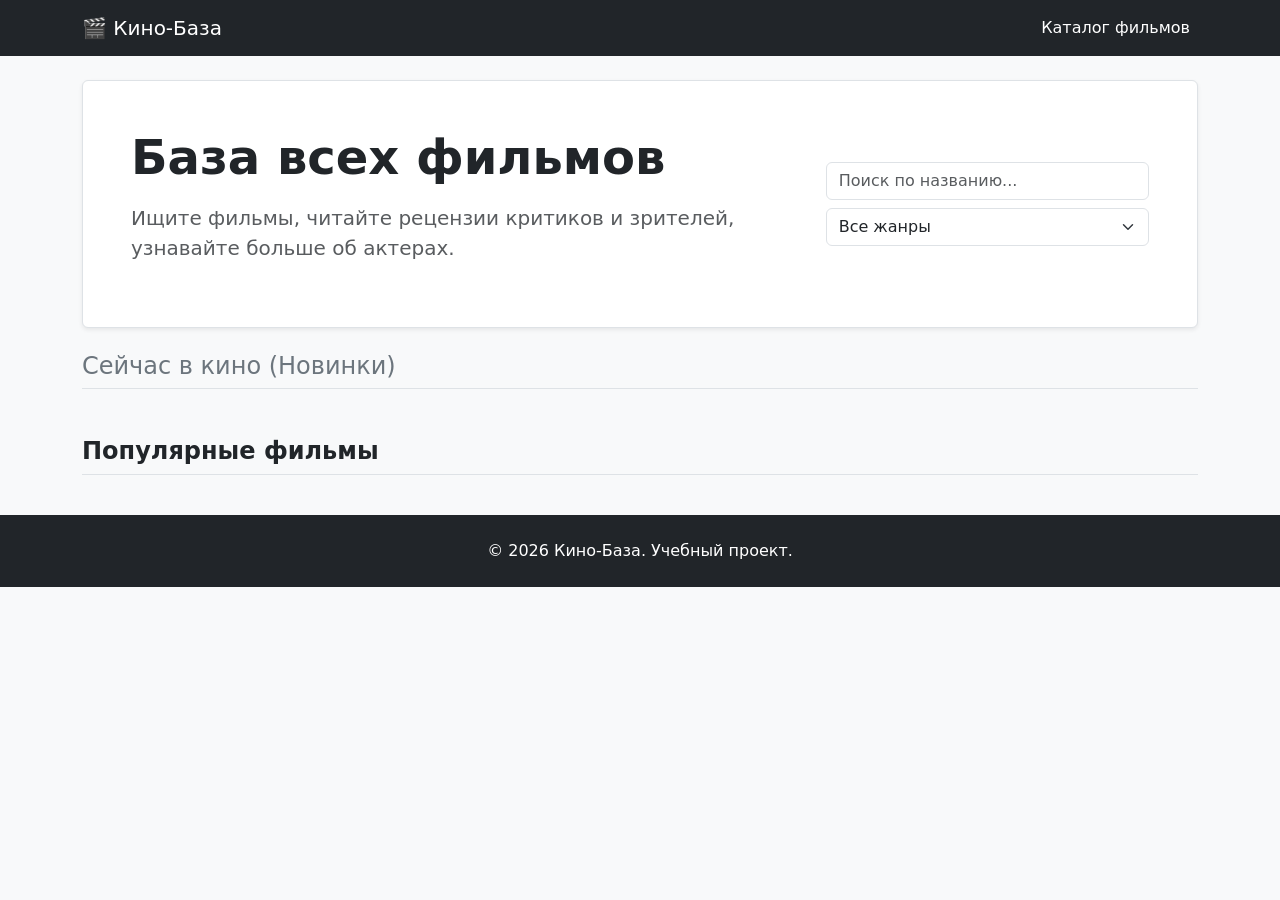
==== index.html @ 6bdaf15b "страница с навигацией по сайту, карточки фильмов, поиск, фильтры," ====
<!DOCTYPE html>
<html lang="ru">
<head>
    <meta charset="UTF-8">
    <meta name="viewport" content="width=device-width, initial-scale=1.0">
    <title>Главная – Кино-База</title>
    <!--подключение Bootstrap-->
    <link rel="stylesheet" href="vendor/bootstrap/css/bootstrap.min.css">
    <link rel="stylesheet" href="css/custom.css">
</head>
<body class="bg-light">

    <nav class="navbar navbar-expand-lg navbar-dark bg-dark sticky-top">
        <div class="container">
            <a class="navbar-brand" href="index.html">🎬 Кино-База</a>
            <button class="navbar-toggler" type="button" data-bs-toggle="collapse" data-bs-target="#mainNavbar">
                <span class="navbar-toggler-icon"></span>
            </button>
            <div class="collapse navbar-collapse" id="mainNavbar">
                <ul class="navbar-nav ms-auto">
                    <li class="nav-item"><a class="nav-link active" href="index.html">Каталог фильмов</a></li>
                </ul>
            </div>
        </div>
    </nav>

    <section class="container my-4">
        <div class="p-5 bg-white border rounded shadow-sm">
            <div class="row align-items-center g-4">
                <div class="col-12 col-lg-8">
                    <h1 class="display-5 fw-bold mb-3">База всех фильмов</h1>
                    <p class="lead text-muted">Ищите фильмы, читайте рецензии критиков и зрителей, узнавайте больше об актерах.</p>
                </div>
                <div class="col-12 col-lg-4">
                    <div class="input-group mb-2">
                        <input type="text" id="searchInput" class="form-control" placeholder="Поиск по названию...">
                    </div>
                    <select id="genreFilter" class="form-select">
                        <option value="all">Все жанры</option>
                        <option value="Фантастика">Фантастика</option>
                        <option value="Драма">Драма</option>
                    </select>
                </div>
            </div>
        </div>
    </section>

    <section class="container mb-5">
        <h2 class="h4 mb-3 text-secondary border-bottom pb-2">Сейчас в кино (Новинки)</h2>
        <div class="row g-3" id="newMoviesContainer">
        </div>
    </section>

    <section class="container mb-5">
        <h2 class="h4 mb-3 fw-bold border-bottom pb-2">Популярные фильмы</h2>
        <div class="row g-4" id="popularMoviesContainer">
        </div>
    </section>

    <footer class="bg-dark text-white py-4 mt-5">
        <div class="container text-center">
            <p class="mb-0">&copy; 2026 Кино-База. Учебный проект.</p>
        </div>
    </footer>

    <script src="vendor/bootstrap/js/bootstrap.bundle.min.js"></script>
    <script src="js/data.js"></script>
    <script src="js/main.js"></script>
</body>
</html>
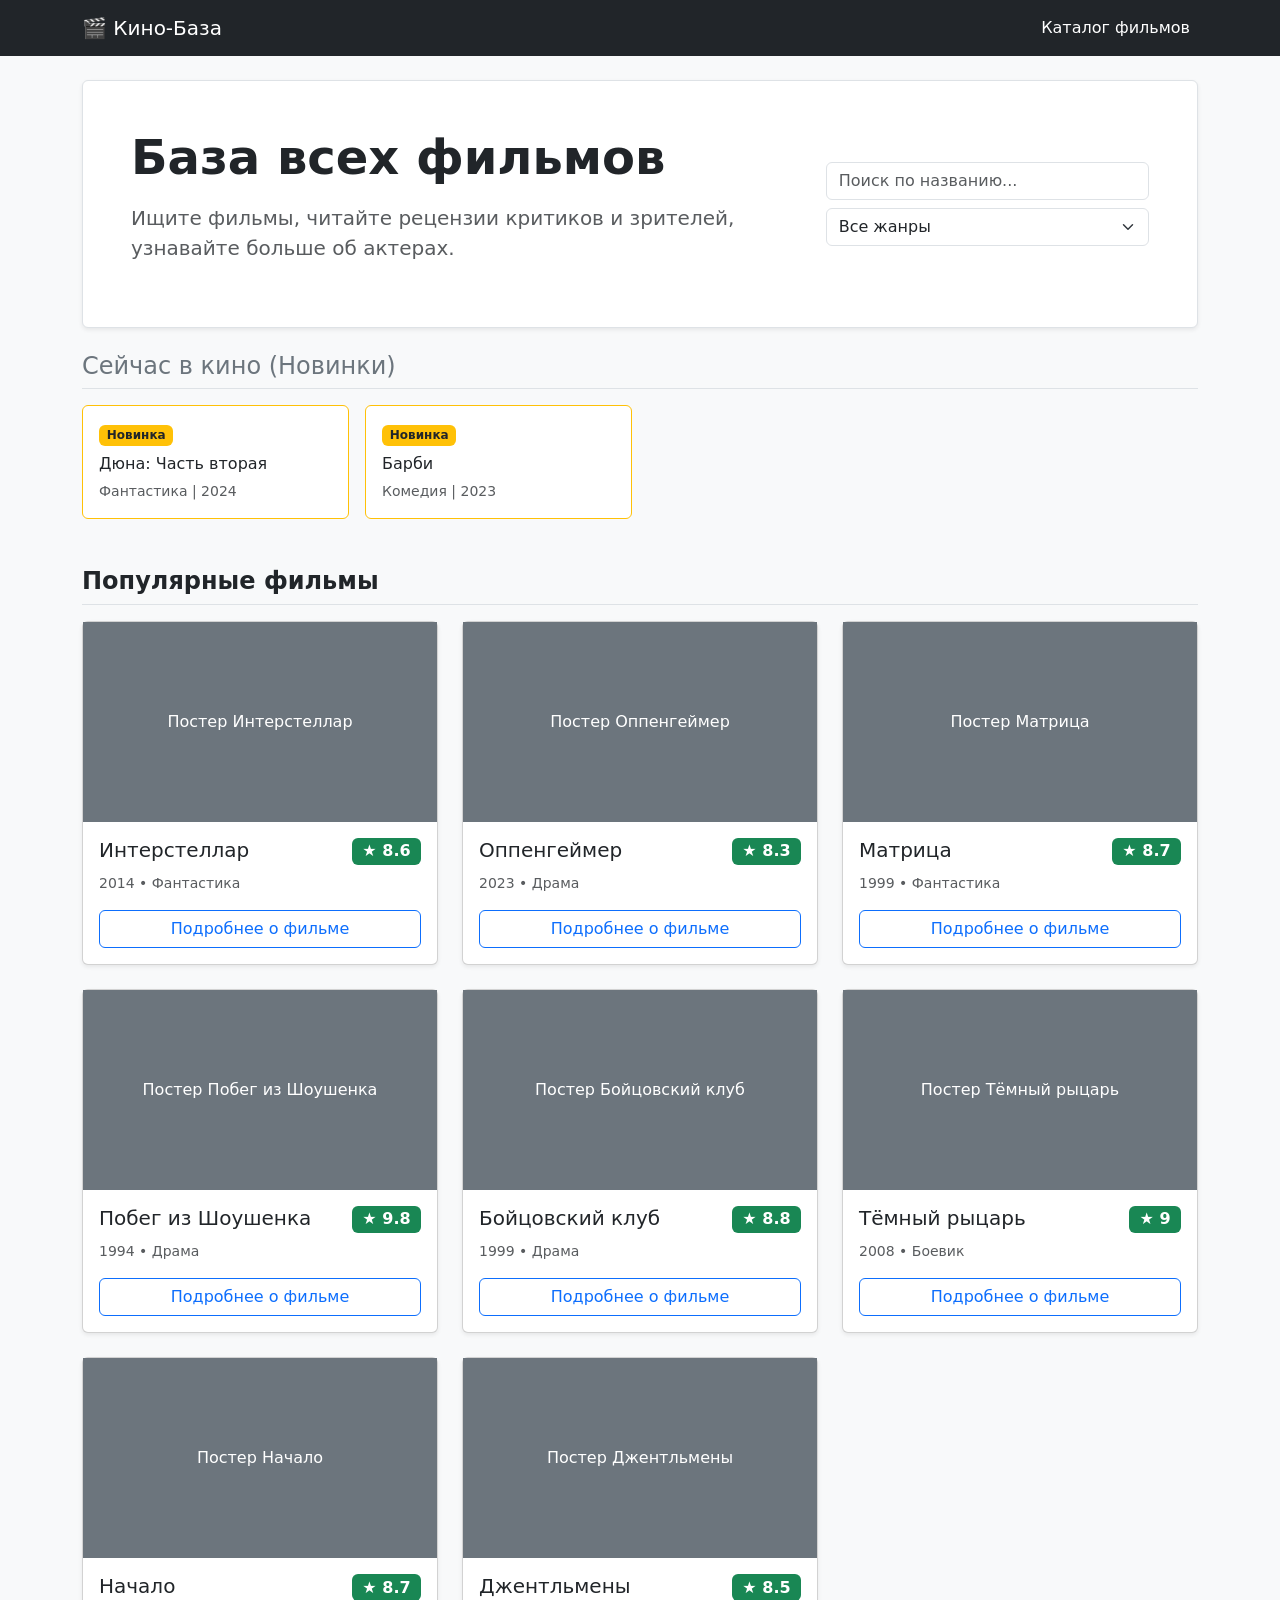
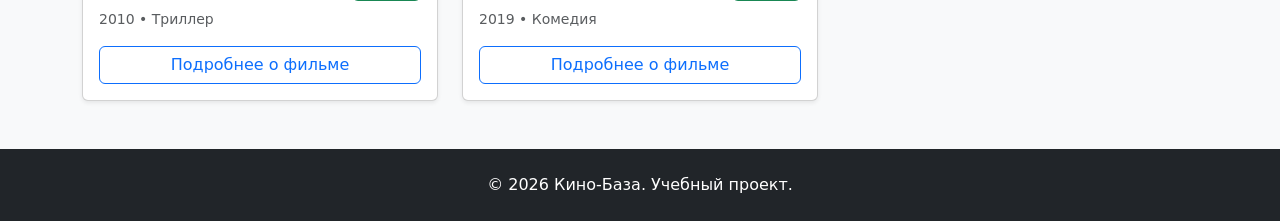
==== commit edfed480: "добавленно ещё фильмы и жанры" ====
--- a/index.html
+++ b/index.html
@@ -39,6 +39,9 @@
                         <option value="all">Все жанры</option>
                         <option value="Фантастика">Фантастика</option>
                         <option value="Драма">Драма</option>
+                        <option value="Боевик">Боевик</option>
+                        <option value="Триллер">Триллер</option>
+                        <option value="Комедия">Комедия</option>
                     </select>
                 </div>
             </div>
--- a/css/custom.css
+++ b/css/custom.css
@@ -0,0 +1,14 @@
+body {
+    min-height: 100vh;
+}
+
+.card {
+    transition: transform 0.2s ease-in-out;
+}
+.card:hover {
+    transform: translateY(-5px);
+}
+
+.nav-tabs .nav-link.active {
+    font-weight: bold;
+}
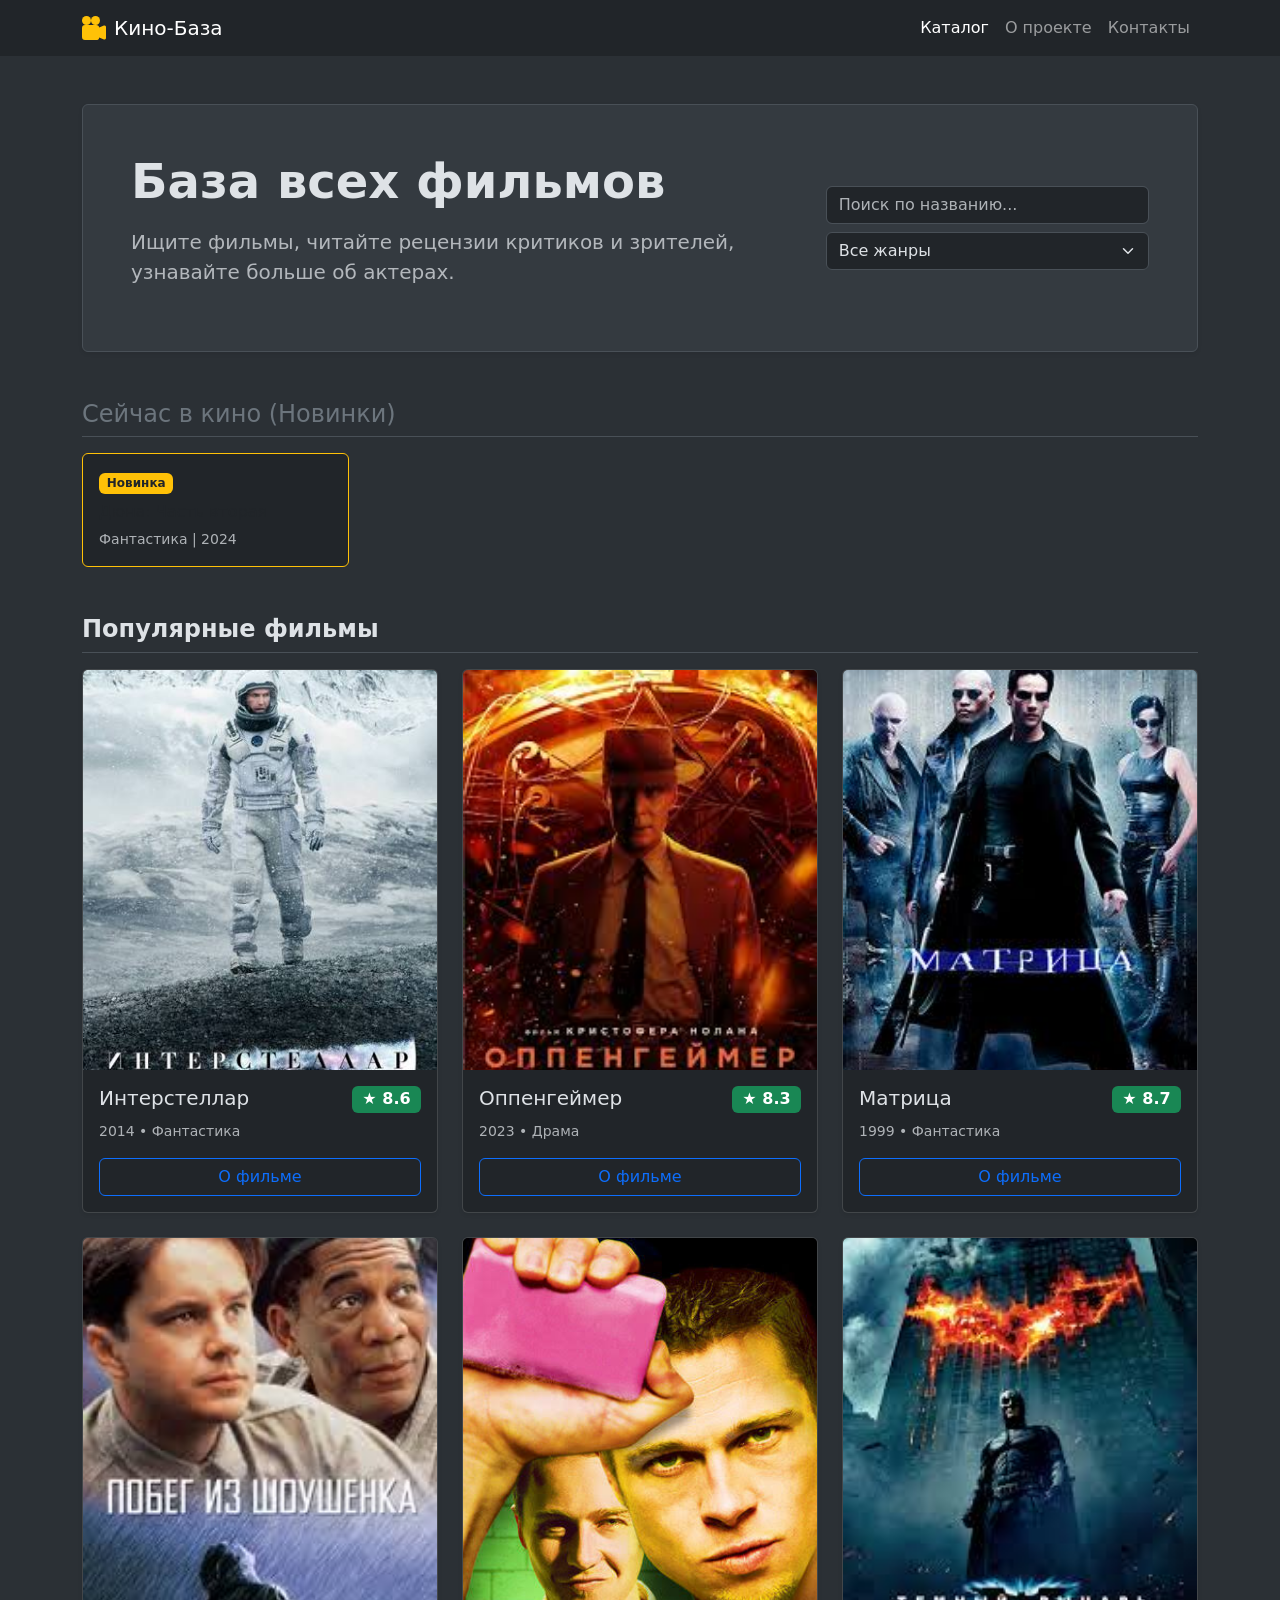
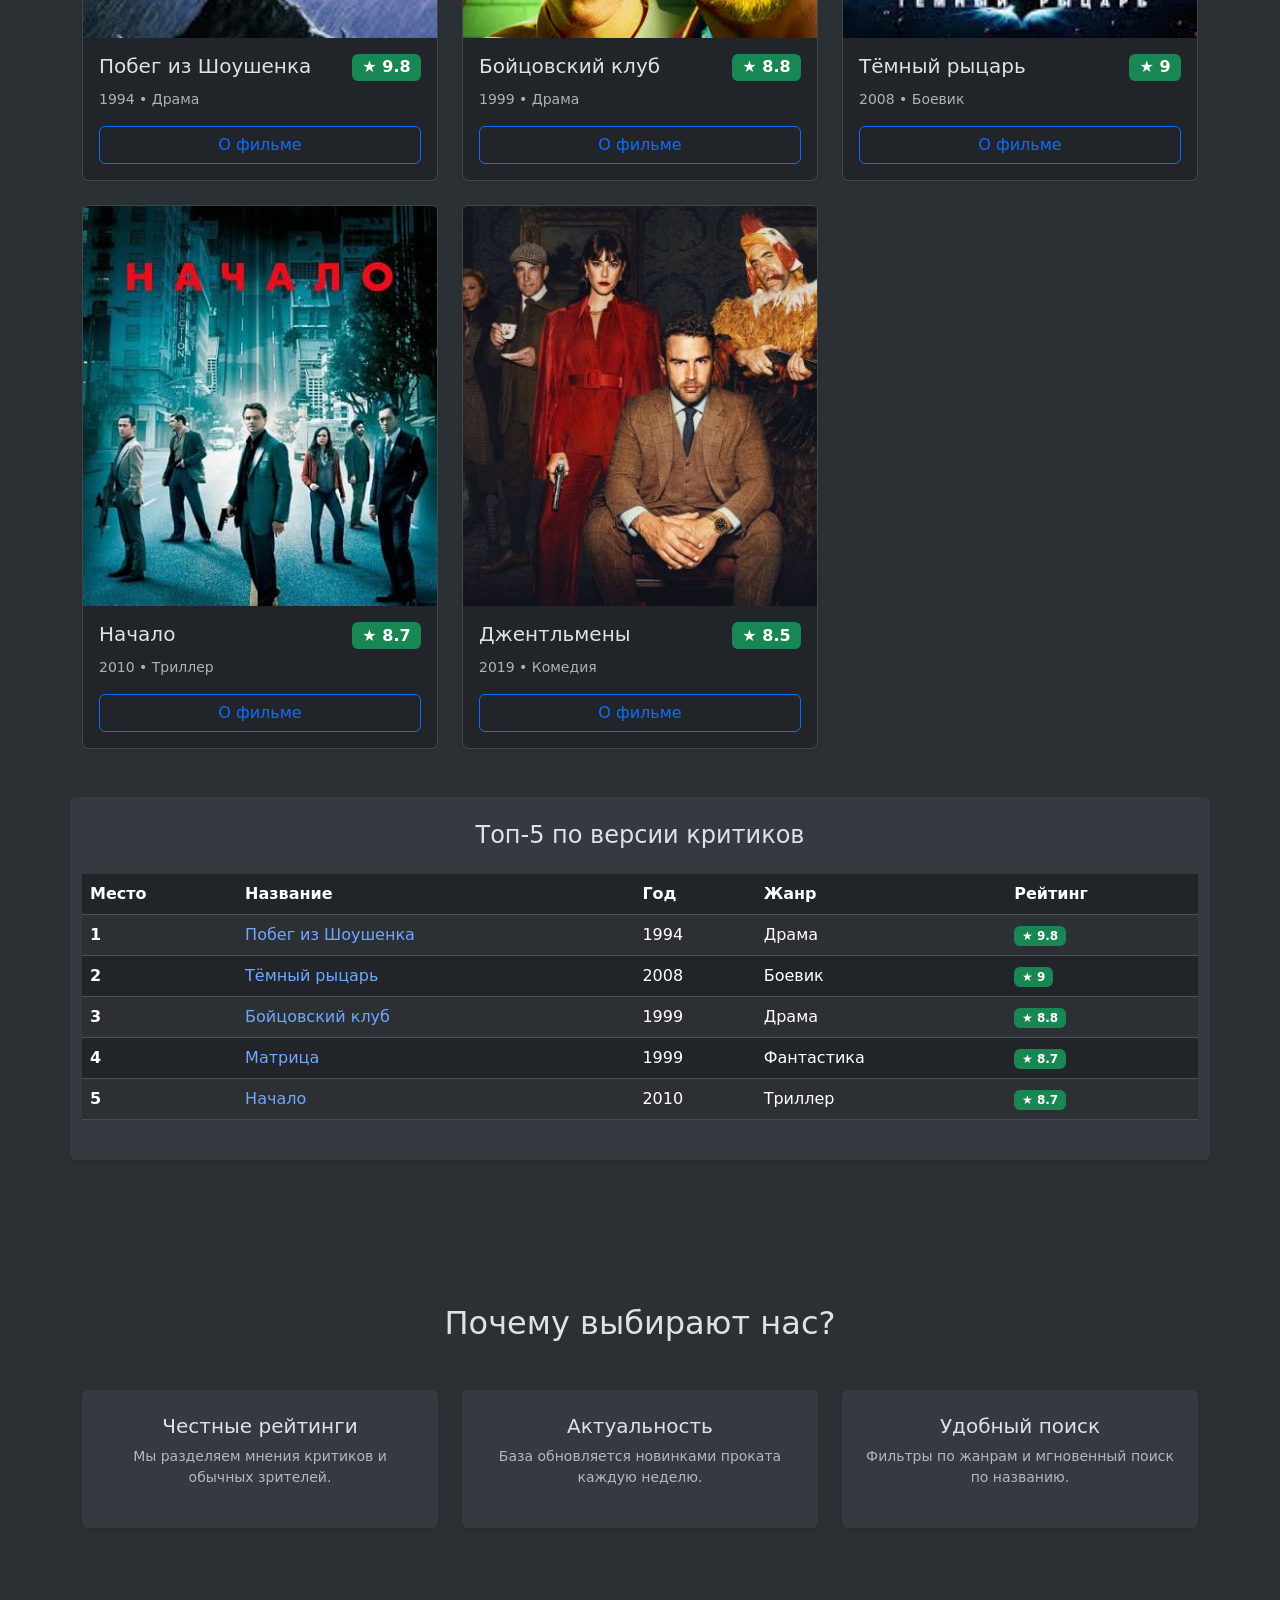
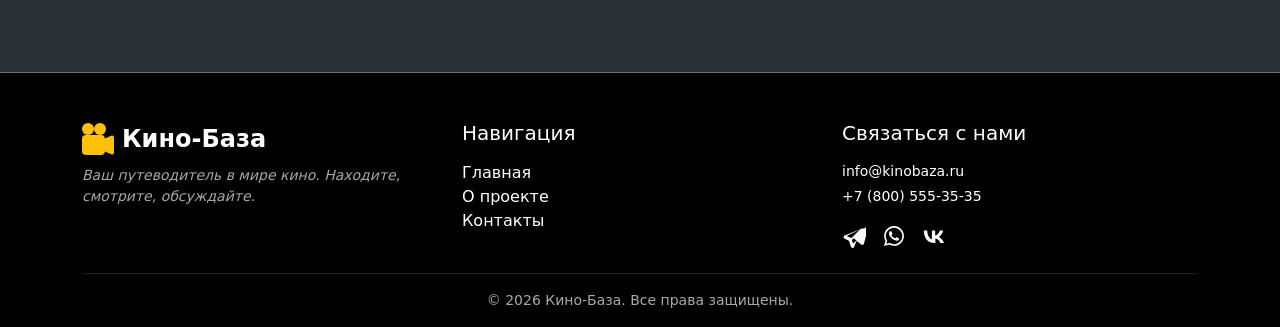
==== commit 5fcf4923: "переработка многих аспектов перед сдачей" ====
--- a/index.html
+++ b/index.html
@@ -1,31 +1,40 @@
 <!DOCTYPE html>
-<html lang="ru">
+<html lang="ru" data-bs-theme="dark">
 <head>
     <meta charset="UTF-8">
     <meta name="viewport" content="width=device-width, initial-scale=1.0">
     <title>Главная – Кино-База</title>
-    <!--подключение Bootstrap-->
     <link rel="stylesheet" href="vendor/bootstrap/css/bootstrap.min.css">
     <link rel="stylesheet" href="css/custom.css">
 </head>
-<body class="bg-light">
+<body class="bg-body-tertiary">
 
     <nav class="navbar navbar-expand-lg navbar-dark bg-dark sticky-top">
-        <div class="container">
-            <a class="navbar-brand" href="index.html">🎬 Кино-База</a>
-            <button class="navbar-toggler" type="button" data-bs-toggle="collapse" data-bs-target="#mainNavbar">
-                <span class="navbar-toggler-icon"></span>
-            </button>
-            <div class="collapse navbar-collapse" id="mainNavbar">
-                <ul class="navbar-nav ms-auto">
-                    <li class="nav-item"><a class="nav-link active" href="index.html">Каталог фильмов</a></li>
-                </ul>
-            </div>
-        </div>
+    <div class="container">
+        <a class="navbar-brand d-flex align-items-center" href="index.html">
+            <svg xmlns="http://www.w3.org/2000/svg" width="24" height="24" fill="currentColor" class="bi bi-camera-reels-fill me-2 text-warning" viewBox="0 0 16 16">
+                <path d="M6 3a3 3 0 1 1-6 0 3 3 0 0 1 6 0"/>
+                <path d="M9 6a3 3 0 1 1 0-6 3 3 0 0 1 0 6"/>
+                <path d="M9 6h.5a2 2 0 0 1 1.983 1.738l3.11-1.382A1 1 0 0 1 16 7.269v7.462a1 1 0 0 1-1.406.913l-3.111-1.382A2 2 0 0 1 9.5 16H2a2 2 0 0 1-2-2V8a2 2 0 0 1 2-2z"/>
+            </svg>
+            Кино-База
+        </a>
+        <button class="navbar-toggler" type="button" data-bs-toggle="collapse" data-bs-target="#mainNavbar">
+            <span class="navbar-toggler-icon"></span>
+        </button>
+        <div class="collapse navbar-collapse" id="mainNavbar">
+            <ul class="navbar-nav ms-auto">
+                <li class="nav-item"><a class="nav-link active" href="index.html">Каталог</a></li>
+                <li class="nav-item"><a class="nav-link" href="about.html">О проекте</a></li>
+                <li class="nav-item"><a class="nav-link" href="contacts.html">Контакты</a></li>
+            </ul>
+        </div>
+    </div>
     </nav>
 
-    <section class="container my-4">
-        <div class="p-5 bg-white border rounded shadow-sm">
+    <!-- 1 ЭКРАН: Hero + Поиск -->
+    <section class="container my-5">
+        <div class="p-5 bg-body-secondary border rounded shadow-sm">
             <div class="row align-items-center g-4">
                 <div class="col-12 col-lg-8">
                     <h1 class="display-5 fw-bold mb-3">База всех фильмов</h1>
@@ -48,26 +57,147 @@
         </div>
     </section>
 
+    <!-- 2 ЭКРАН: Новинки -->
     <section class="container mb-5">
         <h2 class="h4 mb-3 text-secondary border-bottom pb-2">Сейчас в кино (Новинки)</h2>
         <div class="row g-3" id="newMoviesContainer">
-        </div>
-    </section>
-
+            <!-- Сюда JS вставит новые фильмы -->
+        </div>
+    </section>
+
+    <!-- 3 ЭКРАН: Популярные фильмы -->
     <section class="container mb-5">
         <h2 class="h4 mb-3 fw-bold border-bottom pb-2">Популярные фильмы</h2>
         <div class="row g-4" id="popularMoviesContainer">
-        </div>
-    </section>
-
-    <footer class="bg-dark text-white py-4 mt-5">
-        <div class="container text-center">
-            <p class="mb-0">&copy; 2026 Кино-База. Учебный проект.</p>
-        </div>
+            <!-- Сюда JS вставит карточки -->
+        </div>
+    </section>
+
+    <!-- 4 ЭКРАН: Топ-5 по версии критиков (Таблица) -->
+    <section class="container mb-5 py-4 bg-body-secondary rounded shadow-sm">
+        <h2 class="h4 mb-4 text-center">Топ-5 по версии критиков</h2>
+        <div class="table-responsive">
+            <table class="table table-striped table-hover align-middle">
+                <thead class="table-dark">
+                    <tr>
+                        <th>Место</th>
+                        <th>Название</th>
+                        <th>Год</th>
+                        <th>Жанр</th>
+                        <th>Рейтинг</th>
+                    </tr>
+                </thead>
+                <tbody id="topMoviesTable">
+                    <!-- Сюда JS вставит строки -->
+                </tbody>
+            </table>
+        </div>
+    </section>
+
+    <!-- 5 ЭКРАН: Преимущества -->
+    <section class="container my-5 py-5">
+        <h2 class="text-center mb-5">Почему выбирают нас?</h2>
+        <div class="row g-4 text-center">
+            <div class="col-md-4">
+                <div class="p-4 bg-body-secondary rounded shadow-sm h-100">
+                    <h3 class="h5">Честные рейтинги</h3>
+                    <p class="text-muted small">Мы разделяем мнения критиков и обычных зрителей.</p>
+                </div>
+            </div>
+            <div class="col-md-4">
+                <div class="p-4 bg-body-secondary rounded shadow-sm h-100">
+                    <h3 class="h5">Актуальность</h3>
+                    <p class="text-muted small">База обновляется новинками проката каждую неделю.</p>
+                </div>
+            </div>
+            <div class="col-md-4">
+                <div class="p-4 bg-body-secondary rounded shadow-sm h-100">
+                    <h3 class="h5">Удобный поиск</h3>
+                    <p class="text-muted small">Фильтры по жанрам и мгновенный поиск по названию.</p>
+                </div>
+            </div>
+        </div>
+    </section>
+
+    <footer class="bg-black text-white pt-5 pb-3 mt-5 border-top border-secondary">
+    <div class="container">
+        <div class="row g-4">
+            <!-- Логотип и слоган -->
+            <div class="col-12 col-md-4">
+                <div class="d-flex align-items-center mb-2">
+                    <!-- Графический логотип (иконка) -->
+                    <svg xmlns="http://www.w3.org/2000/svg" width="32" height="32" fill="currentColor" class="bi bi-camera-reels-fill me-2 text-warning" viewBox="0 0 16 16">
+                        <path d="M6 3a3 3 0 1 1-6 0 3 3 0 0 1 6 0"/>
+                        <path d="M9 6a3 3 0 1 1 0-6 3 3 0 0 1 0 6"/>
+                        <path d="M9 6h.5a2 2 0 0 1 1.983 1.738l3.11-1.382A1 1 0 0 1 16 7.269v7.462a1 1 0 0 1-1.406.913l-3.111-1.382A2 2 0 0 1 9.5 16H2a2 2 0 0 1-2-2V8a2 2 0 0 1 2-2z"/>
+                    </svg>
+                    <!-- Вербальный логотип -->
+                    <span class="fs-4 fw-bold">Кино-База</span>
+                </div>
+                <!-- Слоган -->
+                <p class="text-muted small fst-italic">Ваш путеводитель в мире кино. Находите, смотрите, обсуждайте.</p>
+            </div>
+            
+            <!-- Навигация в футере -->
+            <div class="col-12 col-md-4">
+                <h5 class="mb-3">Навигация</h5>
+                <ul class="list-unstyled">
+                    <li><a href="index.html" class="text-white text-decoration-none text-muted-hover">Главная</a></li>
+                    <li><a href="about.html" class="text-white text-decoration-none text-muted-hover">О проекте</a></li>
+                    <li><a href="contacts.html" class="text-white text-decoration-none text-muted-hover">Контакты</a></li>
+                </ul>
+            </div>
+            
+            <!-- Контакты в футере -->
+            <div class="col-12 col-md-4">
+                <h5 class="mb-3">Связаться с нами</h5>
+                <p class="mb-1 small"><a href="mailto:info@kinobaza.ru" class="text-white text-decoration-none">info@kinobaza.ru</a></p>
+                <p class="small mb-3"><a href="tel:+78005553535" class="text-white text-decoration-none">+7 (800) 555-35-35</a></p>
+                
+                <!-- Иконки мессенджеров -->
+                <div class="d-flex gap-3 mt-2">
+        
+                    <!-- Telegram (Контурная) -->
+                    <a href="https://t.me/kinobaza" target="_blank" class="text-white text-muted-hover" title="Telegram" style="text-decoration: none;">
+                        <svg xmlns="http://www.w3.org/2000/svg" width="24" height="24" fill="currentColor" viewBox="0 0 24 24">
+                            <path d="M21.94 4.65a1.74 1.74 0 0 0-1.8-.24L2.6 11.54a1.66 1.66 0 0 0-.16 3.01l4.5 2.08 2.04 6.22a1.72 1.72 0 0 0 1.58 1.15 1.6 1.6 0 0 0 1.48-1.04l2.55-5.97 4.64 3.53a1.73 1.73 0 0 0 2.7-.83l4.3-16.17a1.75 1.75 0 0 0-.29-1.87zM9.45 14.1l-4.75-2.19 13.37-6.3-8.62 8.49zM11 19.5l-1.16-3.54 1.82-1.79 2.97 2.26L11 19.5zm8.7-1.9l-2.97-2.26-1.8 1.77 1.15 3.48-1.15-3.48 1.8-1.77z" />
+                        </svg>
+                    </a>
+
+                    <!-- WhatsApp (Контурная) -->
+                    <a href="https://wa.me/78005553535" target="_blank" class="text-white text-muted-hover" title="WhatsApp" style="text-decoration: none;">
+                        <svg xmlns="http://www.w3.org/2000/svg" width="24" height="24" fill="currentColor" viewBox="0 0 24 24">
+                            <path d="M12.04 2C6.58 2 2.13 6.45 2.13 11.91c0 1.75.46 3.45 1.32 4.95L2.05 22l5.25-1.38c1.45.79 3.1 1.21 4.74 1.21 5.46 0 9.91-4.45 9.91-9.91S17.5 2 12.04 2zm0 18.15c-1.48 0-2.93-.4-4.2-1.15l-.3-.18-3.12.82.83-3.04-.2-.31c-.82-1.31-1.25-2.82-1.25-4.38 0-4.54 3.7-8.24 8.24-8.24 4.54 0 8.24 3.7 8.24 8.24s-3.7 8.24-8.24 8.24zm4.52-6.16c-.25-.12-1.47-.72-1.7-.81-.23-.08-.4-.12-.56.12-.17.25-.64.81-.79.97-.15.17-.29.19-.54.06-.25-.12-1.05-.39-2-1.23-.74-.66-1.24-1.47-1.38-1.72-.15-.25-.02-.38.11-.51.11-.11.25-.29.37-.44.12-.15.17-.25.25-.42.08-.17.04-.31-.02-.44-.06-.12-.56-1.34-.76-1.84-.2-.48-.41-.42-.56-.43h-.48c-.17 0-.44.06-.67.31-.23.25-.88.86-.88 2.1 0 1.24.9 2.44 1.03 2.6.12.17 1.77 2.7 4.29 3.79 2.52 1.09 2.52.72 2.98.68.46-.04 1.47-.6 1.68-1.18.21-.58.21-1.08.15-1.18-.06-.1-.23-.16-.48-.28z"/>
+                        </svg>
+                    </a>
+
+                    <!-- VK (Контурная) -->
+                    <a href="https://vk.com/kinobaza" target="_blank" class="text-white text-muted-hover" title="ВКонтакте" style="text-decoration: none;">
+                        <svg xmlns="http://www.w3.org/2000/svg" width="24" height="24" fill="currentColor" viewBox="0 0 24 24">
+                            <path d="M12.79 19.1c-6.9 0-10.85-4.72-11-12.56h3.45c.1 5.76 2.65 8.2 4.66 8.7V6.54h3.25v5.03c1.98-.21 4.06-2.47 4.76-5.03h3.25c-.54 3.13-2.8 5.39-4.39 6.33 1.59 1.01 4.18 2.98 5.16 6.23h-3.58c-.76-2.38-2.66-4.23-4.97-4.48v4.48h-.59z"/>
+                        </svg>
+                    </a>
+                </div>
+            </div>
+        </div>
+        <hr class="border-secondary mt-4">
+        <div class="text-center small text-muted">
+            &copy; 2026 Кино-База. Все права защищены.
+        </div>
+    </div>
     </footer>
+
+    <!-- Кнопка "Наверх" -->
+    <button id="scrollTopBtn" class="btn btn-warning rounded-circle shadow" title="Наверх">
+        <svg xmlns="http://www.w3.org/2000/svg" width="28" height="28" fill="currentColor" viewBox="0 0 16 16">
+            <path fill-rule="evenodd" d="M7.646 2.646a.5.5 0 0 1 .708 0l6 6a.5.5 0 0 1-.708.708L8 3.707 2.354 9.354a.5.5 0 1 1-.708-.708l6-6z"/>
+            <path fill-rule="evenodd" d="M7.646 6.646a.5.5 0 0 1 .708 0l6 6a.5.5 0 0 1-.708.708L8 7.707l-5.646 5.647a.5.5 0 0 1-.708-.708l6-6z"/>
+        </svg>
+    </button>
 
     <script src="vendor/bootstrap/js/bootstrap.bundle.min.js"></script>
     <script src="js/data.js"></script>
     <script src="js/main.js"></script>
+    <script src="js/scroll.js"></script> 
 </body>
 </html>
--- a/css/custom.css
+++ b/css/custom.css
@@ -1,14 +1,46 @@
 body {
     min-height: 100vh;
+    display: flex;
+    flex-direction: column;
 }
 
+/* Прижимаем футер к низу */
+main, section {
+    flex: 1 0 auto;
+}
+
+/* Плавное увеличение карточек */
 .card {
-    transition: transform 0.2s ease-in-out;
+    transition: transform 0.2s ease, box-shadow 0.2s ease;
 }
 .card:hover {
     transform: translateY(-5px);
+    box-shadow: 0 .5rem 1rem rgba(0,0,0,.15)!important;
 }
 
-.nav-tabs .nav-link.active {
-    font-weight: bold;
+/* Красивые ссылки в футере */
+.text-muted-hover:hover {
+    color: #fff !important;
+    text-decoration: underline !important;
+}
+
+#scrollTopBtn {
+    position: fixed;
+    bottom: 30px;
+    right: 30px;
+    width: 50px;
+    height: 50px;
+    padding: 0;
+    display: none;
+    align-items: center;
+    justify-content: center;
+    opacity: 0;
+    transform: translateY(20px);
+    transition: all 0.3s ease;
+}
+
+#scrollTopBtn.show {
+    display: flex;
+    opacity: 1;
+    transform: translateY(0);
 }
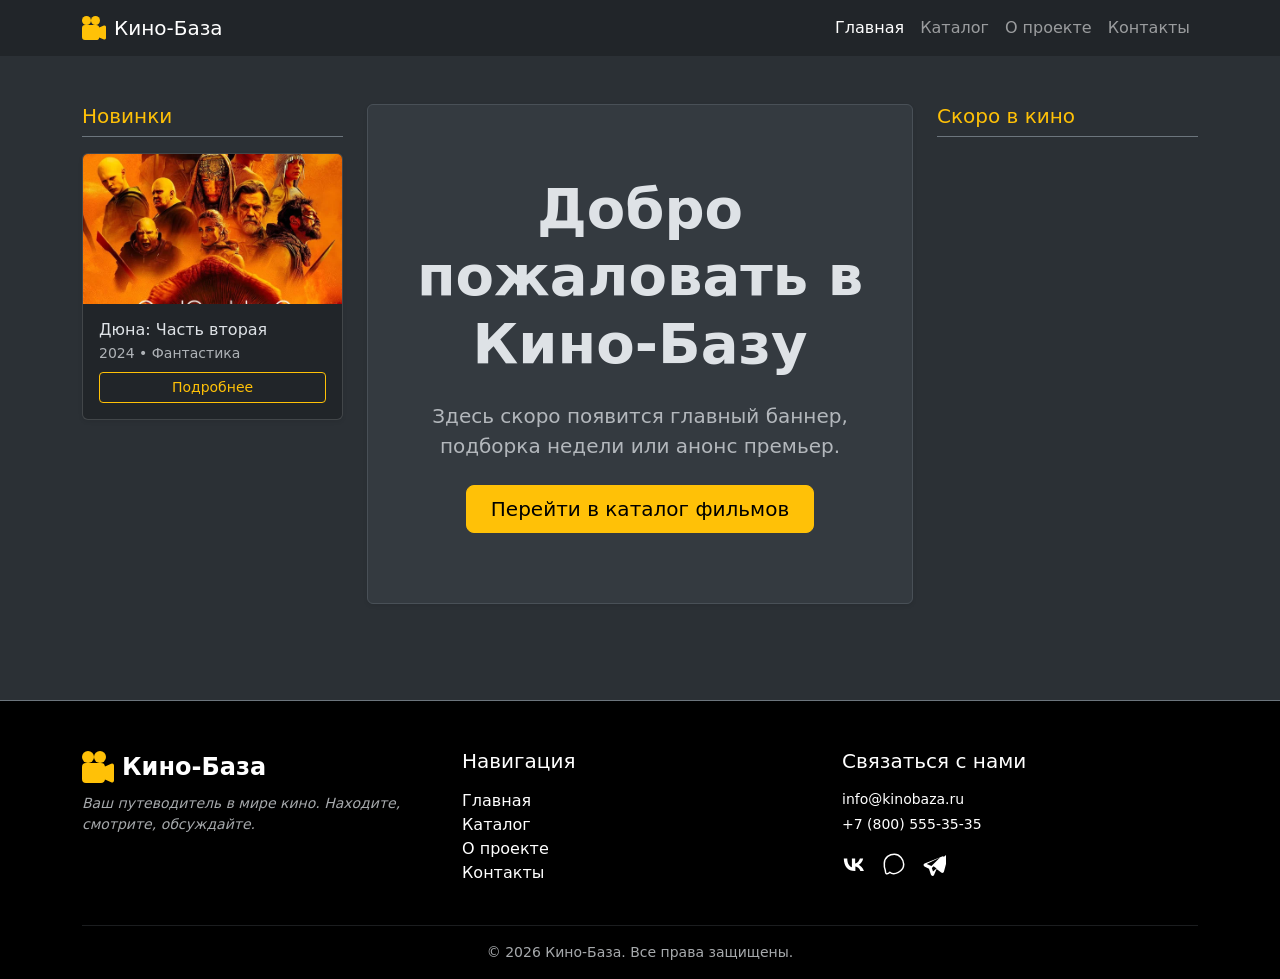
==== commit f5f0bfe6: "разделил каталог на главное и каталог" ====
--- a/index.html
+++ b/index.html
@@ -9,183 +9,37 @@
 </head>
 <body class="bg-body-tertiary">
 
-    <nav class="navbar navbar-expand-lg navbar-dark bg-dark sticky-top">
-    <div class="container">
-        <a class="navbar-brand d-flex align-items-center" href="index.html">
-            <svg xmlns="http://www.w3.org/2000/svg" width="24" height="24" fill="currentColor" class="bi bi-camera-reels-fill me-2 text-warning" viewBox="0 0 16 16">
-                <path d="M6 3a3 3 0 1 1-6 0 3 3 0 0 1 6 0"/>
-                <path d="M9 6a3 3 0 1 1 0-6 3 3 0 0 1 0 6"/>
-                <path d="M9 6h.5a2 2 0 0 1 1.983 1.738l3.11-1.382A1 1 0 0 1 16 7.269v7.462a1 1 0 0 1-1.406.913l-3.111-1.382A2 2 0 0 1 9.5 16H2a2 2 0 0 1-2-2V8a2 2 0 0 1 2-2z"/>
-            </svg>
-            Кино-База
-        </a>
-        <button class="navbar-toggler" type="button" data-bs-toggle="collapse" data-bs-target="#mainNavbar">
-            <span class="navbar-toggler-icon"></span>
-        </button>
-        <div class="collapse navbar-collapse" id="mainNavbar">
-            <ul class="navbar-nav ms-auto">
-                <li class="nav-item"><a class="nav-link active" href="index.html">Каталог</a></li>
-                <li class="nav-item"><a class="nav-link" href="about.html">О проекте</a></li>
-                <li class="nav-item"><a class="nav-link" href="contacts.html">Контакты</a></li>
-            </ul>
-        </div>
-    </div>
-    </nav>
-
-    <!-- 1 ЭКРАН: Hero + Поиск -->
+    <!-- Главный блок -->
     <section class="container my-5">
-        <div class="p-5 bg-body-secondary border rounded shadow-sm">
-            <div class="row align-items-center g-4">
-                <div class="col-12 col-lg-8">
-                    <h1 class="display-5 fw-bold mb-3">База всех фильмов</h1>
-                    <p class="lead text-muted">Ищите фильмы, читайте рецензии критиков и зрителей, узнавайте больше об актерах.</p>
-                </div>
-                <div class="col-12 col-lg-4">
-                    <div class="input-group mb-2">
-                        <input type="text" id="searchInput" class="form-control" placeholder="Поиск по названию...">
-                    </div>
-                    <select id="genreFilter" class="form-select">
-                        <option value="all">Все жанры</option>
-                        <option value="Фантастика">Фантастика</option>
-                        <option value="Драма">Драма</option>
-                        <option value="Боевик">Боевик</option>
-                        <option value="Триллер">Триллер</option>
-                        <option value="Комедия">Комедия</option>
-                    </select>
+        <div class="row g-4 align-items-stretch">
+            
+            <!-- ЛЕВАЯ КОЛОНКА: Новинки -->
+            <div class="col-12 col-lg-3 order-2 order-lg-1">
+                <h3 class="h5 text-warning mb-3 border-bottom border-secondary pb-2">Новинки</h3>
+                <div class="d-flex flex-column gap-3" id="newMoviesLeft">
+                    <!-- Сюда JS вставит карточки -->
                 </div>
             </div>
+
+            <!-- ЦЕНТР: Пустое место для будущего контента (Hero, баннер, промо) -->
+            <div class="col-12 col-lg-6 order-1 order-lg-2">
+                <div class="h-100 p-5 bg-body-secondary border rounded shadow-sm d-flex flex-column justify-content-center align-items-center text-center" style="min-height: 500px;">
+                    <h1 class="display-4 fw-bold mb-4">Добро пожаловать в Кино-Базу</h1>
+                    <p class="lead text-muted mb-4">Здесь скоро появится главный баннер, подборка недели или анонс премьер.</p>
+                    <a href="catalog.html" class="btn btn-warning btn-lg px-4">Перейти в каталог фильмов</a>
+                </div>
+            </div>
+
+            <!-- ПРАВАЯ КОЛОНКА: Новинки -->
+            <div class="col-12 col-lg-3 order-3">
+                <h3 class="h5 text-warning mb-3 border-bottom border-secondary pb-2">Скоро в кино</h3>
+                <div class="d-flex flex-column gap-3" id="newMoviesRight">
+                    <!-- Сюда JS вставит карточки -->
+                </div>
+            </div>
+
         </div>
     </section>
-
-    <!-- 2 ЭКРАН: Новинки -->
-    <section class="container mb-5">
-        <h2 class="h4 mb-3 text-secondary border-bottom pb-2">Сейчас в кино (Новинки)</h2>
-        <div class="row g-3" id="newMoviesContainer">
-            <!-- Сюда JS вставит новые фильмы -->
-        </div>
-    </section>
-
-    <!-- 3 ЭКРАН: Популярные фильмы -->
-    <section class="container mb-5">
-        <h2 class="h4 mb-3 fw-bold border-bottom pb-2">Популярные фильмы</h2>
-        <div class="row g-4" id="popularMoviesContainer">
-            <!-- Сюда JS вставит карточки -->
-        </div>
-    </section>
-
-    <!-- 4 ЭКРАН: Топ-5 по версии критиков (Таблица) -->
-    <section class="container mb-5 py-4 bg-body-secondary rounded shadow-sm">
-        <h2 class="h4 mb-4 text-center">Топ-5 по версии критиков</h2>
-        <div class="table-responsive">
-            <table class="table table-striped table-hover align-middle">
-                <thead class="table-dark">
-                    <tr>
-                        <th>Место</th>
-                        <th>Название</th>
-                        <th>Год</th>
-                        <th>Жанр</th>
-                        <th>Рейтинг</th>
-                    </tr>
-                </thead>
-                <tbody id="topMoviesTable">
-                    <!-- Сюда JS вставит строки -->
-                </tbody>
-            </table>
-        </div>
-    </section>
-
-    <!-- 5 ЭКРАН: Преимущества -->
-    <section class="container my-5 py-5">
-        <h2 class="text-center mb-5">Почему выбирают нас?</h2>
-        <div class="row g-4 text-center">
-            <div class="col-md-4">
-                <div class="p-4 bg-body-secondary rounded shadow-sm h-100">
-                    <h3 class="h5">Честные рейтинги</h3>
-                    <p class="text-muted small">Мы разделяем мнения критиков и обычных зрителей.</p>
-                </div>
-            </div>
-            <div class="col-md-4">
-                <div class="p-4 bg-body-secondary rounded shadow-sm h-100">
-                    <h3 class="h5">Актуальность</h3>
-                    <p class="text-muted small">База обновляется новинками проката каждую неделю.</p>
-                </div>
-            </div>
-            <div class="col-md-4">
-                <div class="p-4 bg-body-secondary rounded shadow-sm h-100">
-                    <h3 class="h5">Удобный поиск</h3>
-                    <p class="text-muted small">Фильтры по жанрам и мгновенный поиск по названию.</p>
-                </div>
-            </div>
-        </div>
-    </section>
-
-    <footer class="bg-black text-white pt-5 pb-3 mt-5 border-top border-secondary">
-    <div class="container">
-        <div class="row g-4">
-            <!-- Логотип и слоган -->
-            <div class="col-12 col-md-4">
-                <div class="d-flex align-items-center mb-2">
-                    <!-- Графический логотип (иконка) -->
-                    <svg xmlns="http://www.w3.org/2000/svg" width="32" height="32" fill="currentColor" class="bi bi-camera-reels-fill me-2 text-warning" viewBox="0 0 16 16">
-                        <path d="M6 3a3 3 0 1 1-6 0 3 3 0 0 1 6 0"/>
-                        <path d="M9 6a3 3 0 1 1 0-6 3 3 0 0 1 0 6"/>
-                        <path d="M9 6h.5a2 2 0 0 1 1.983 1.738l3.11-1.382A1 1 0 0 1 16 7.269v7.462a1 1 0 0 1-1.406.913l-3.111-1.382A2 2 0 0 1 9.5 16H2a2 2 0 0 1-2-2V8a2 2 0 0 1 2-2z"/>
-                    </svg>
-                    <!-- Вербальный логотип -->
-                    <span class="fs-4 fw-bold">Кино-База</span>
-                </div>
-                <!-- Слоган -->
-                <p class="text-muted small fst-italic">Ваш путеводитель в мире кино. Находите, смотрите, обсуждайте.</p>
-            </div>
-            
-            <!-- Навигация в футере -->
-            <div class="col-12 col-md-4">
-                <h5 class="mb-3">Навигация</h5>
-                <ul class="list-unstyled">
-                    <li><a href="index.html" class="text-white text-decoration-none text-muted-hover">Главная</a></li>
-                    <li><a href="about.html" class="text-white text-decoration-none text-muted-hover">О проекте</a></li>
-                    <li><a href="contacts.html" class="text-white text-decoration-none text-muted-hover">Контакты</a></li>
-                </ul>
-            </div>
-            
-            <!-- Контакты в футере -->
-            <div class="col-12 col-md-4">
-                <h5 class="mb-3">Связаться с нами</h5>
-                <p class="mb-1 small"><a href="mailto:info@kinobaza.ru" class="text-white text-decoration-none">info@kinobaza.ru</a></p>
-                <p class="small mb-3"><a href="tel:+78005553535" class="text-white text-decoration-none">+7 (800) 555-35-35</a></p>
-                
-                <!-- Иконки мессенджеров -->
-                <div class="d-flex gap-3 mt-2">
-        
-                    <!-- Telegram (Контурная) -->
-                    <a href="https://t.me/kinobaza" target="_blank" class="text-white text-muted-hover" title="Telegram" style="text-decoration: none;">
-                        <svg xmlns="http://www.w3.org/2000/svg" width="24" height="24" fill="currentColor" viewBox="0 0 24 24">
-                            <path d="M21.94 4.65a1.74 1.74 0 0 0-1.8-.24L2.6 11.54a1.66 1.66 0 0 0-.16 3.01l4.5 2.08 2.04 6.22a1.72 1.72 0 0 0 1.58 1.15 1.6 1.6 0 0 0 1.48-1.04l2.55-5.97 4.64 3.53a1.73 1.73 0 0 0 2.7-.83l4.3-16.17a1.75 1.75 0 0 0-.29-1.87zM9.45 14.1l-4.75-2.19 13.37-6.3-8.62 8.49zM11 19.5l-1.16-3.54 1.82-1.79 2.97 2.26L11 19.5zm8.7-1.9l-2.97-2.26-1.8 1.77 1.15 3.48-1.15-3.48 1.8-1.77z" />
-                        </svg>
-                    </a>
-
-                    <!-- WhatsApp (Контурная) -->
-                    <a href="https://wa.me/78005553535" target="_blank" class="text-white text-muted-hover" title="WhatsApp" style="text-decoration: none;">
-                        <svg xmlns="http://www.w3.org/2000/svg" width="24" height="24" fill="currentColor" viewBox="0 0 24 24">
-                            <path d="M12.04 2C6.58 2 2.13 6.45 2.13 11.91c0 1.75.46 3.45 1.32 4.95L2.05 22l5.25-1.38c1.45.79 3.1 1.21 4.74 1.21 5.46 0 9.91-4.45 9.91-9.91S17.5 2 12.04 2zm0 18.15c-1.48 0-2.93-.4-4.2-1.15l-.3-.18-3.12.82.83-3.04-.2-.31c-.82-1.31-1.25-2.82-1.25-4.38 0-4.54 3.7-8.24 8.24-8.24 4.54 0 8.24 3.7 8.24 8.24s-3.7 8.24-8.24 8.24zm4.52-6.16c-.25-.12-1.47-.72-1.7-.81-.23-.08-.4-.12-.56.12-.17.25-.64.81-.79.97-.15.17-.29.19-.54.06-.25-.12-1.05-.39-2-1.23-.74-.66-1.24-1.47-1.38-1.72-.15-.25-.02-.38.11-.51.11-.11.25-.29.37-.44.12-.15.17-.25.25-.42.08-.17.04-.31-.02-.44-.06-.12-.56-1.34-.76-1.84-.2-.48-.41-.42-.56-.43h-.48c-.17 0-.44.06-.67.31-.23.25-.88.86-.88 2.1 0 1.24.9 2.44 1.03 2.6.12.17 1.77 2.7 4.29 3.79 2.52 1.09 2.52.72 2.98.68.46-.04 1.47-.6 1.68-1.18.21-.58.21-1.08.15-1.18-.06-.1-.23-.16-.48-.28z"/>
-                        </svg>
-                    </a>
-
-                    <!-- VK (Контурная) -->
-                    <a href="https://vk.com/kinobaza" target="_blank" class="text-white text-muted-hover" title="ВКонтакте" style="text-decoration: none;">
-                        <svg xmlns="http://www.w3.org/2000/svg" width="24" height="24" fill="currentColor" viewBox="0 0 24 24">
-                            <path d="M12.79 19.1c-6.9 0-10.85-4.72-11-12.56h3.45c.1 5.76 2.65 8.2 4.66 8.7V6.54h3.25v5.03c1.98-.21 4.06-2.47 4.76-5.03h3.25c-.54 3.13-2.8 5.39-4.39 6.33 1.59 1.01 4.18 2.98 5.16 6.23h-3.58c-.76-2.38-2.66-4.23-4.97-4.48v4.48h-.59z"/>
-                        </svg>
-                    </a>
-                </div>
-            </div>
-        </div>
-        <hr class="border-secondary mt-4">
-        <div class="text-center small text-muted">
-            &copy; 2026 Кино-База. Все права защищены.
-        </div>
-    </div>
-    </footer>
 
     <!-- Кнопка "Наверх" -->
     <button id="scrollTopBtn" class="btn btn-warning rounded-circle shadow" title="Наверх">
@@ -197,6 +51,7 @@
 
     <script src="vendor/bootstrap/js/bootstrap.bundle.min.js"></script>
     <script src="js/data.js"></script>
+    <script src="js/layout.js"></script>
     <script src="js/main.js"></script>
     <script src="js/scroll.js"></script> 
 </body>
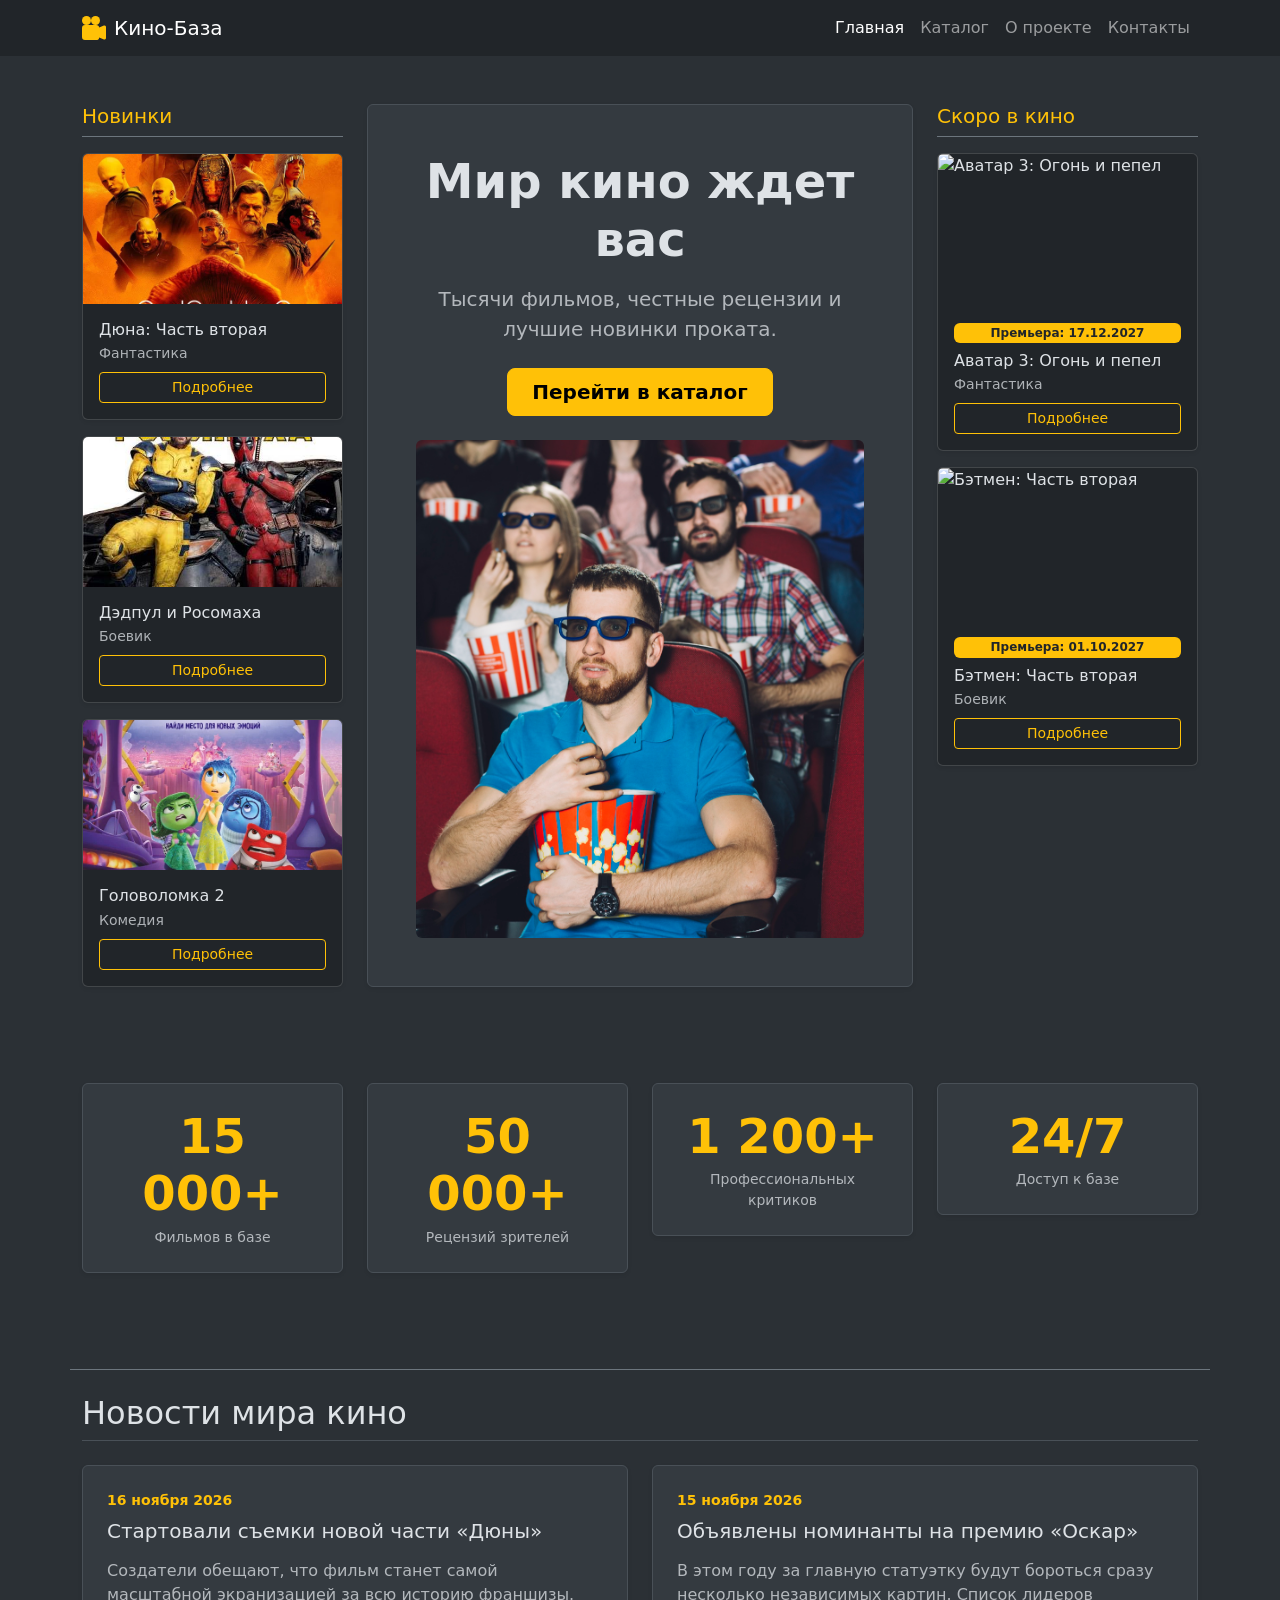
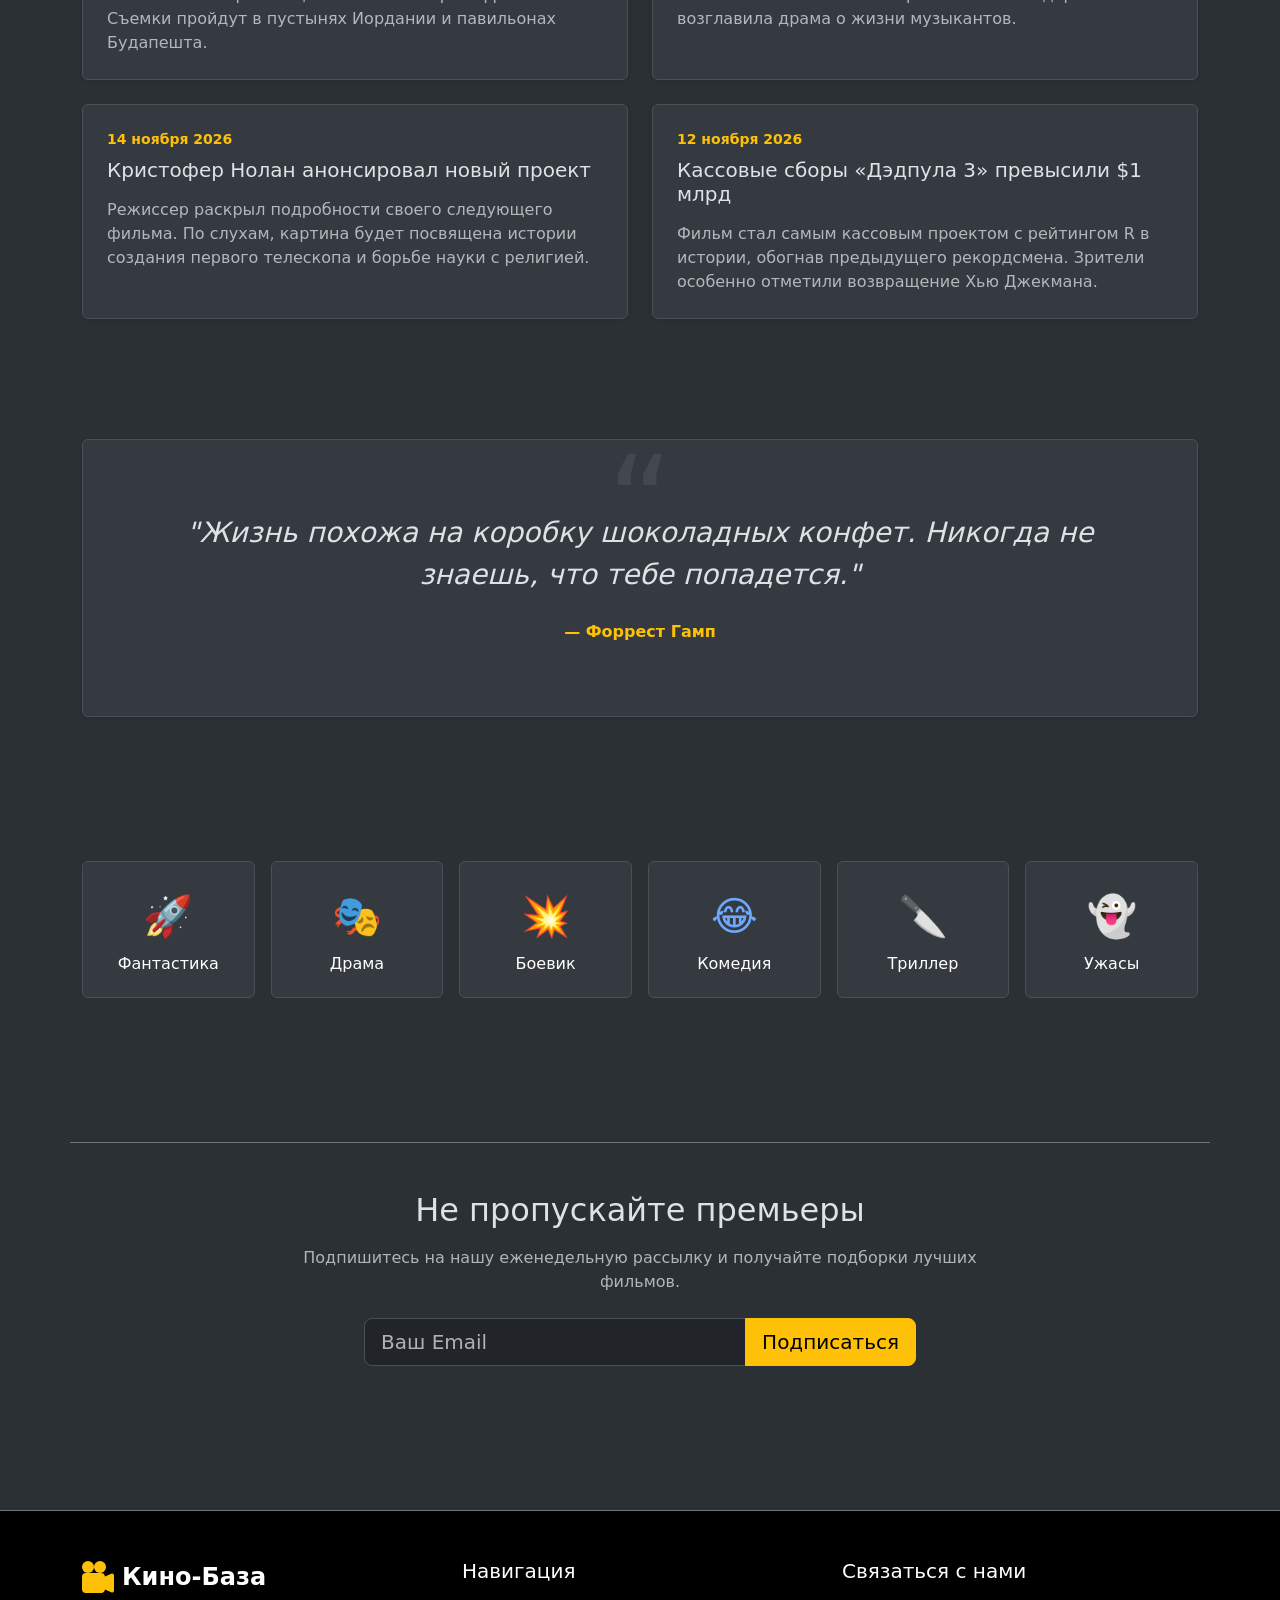
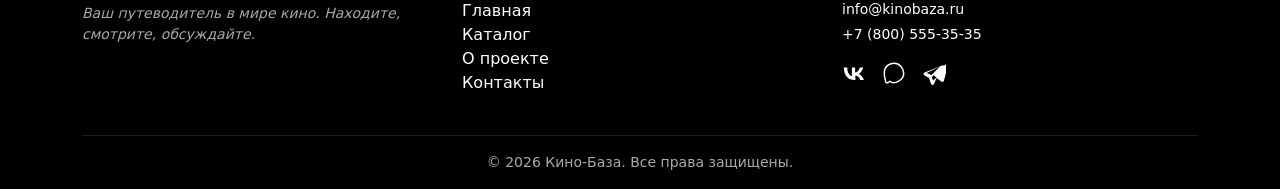
==== commit 286b71bd: "добавлены картинки к новым фильмам, увеличен объем страниц" ====
--- a/index.html
+++ b/index.html
@@ -21,12 +21,22 @@
                 </div>
             </div>
 
-            <!-- ЦЕНТР: Пустое место для будущего контента (Hero, баннер, промо) -->
+            <!-- ЦЕНТР: Баннер с текстом сверху и картинкой снизу -->
             <div class="col-12 col-lg-6 order-1 order-lg-2">
-                <div class="h-100 p-5 bg-body-secondary border rounded shadow-sm d-flex flex-column justify-content-center align-items-center text-center" style="min-height: 500px;">
-                    <h1 class="display-4 fw-bold mb-4">Добро пожаловать в Кино-Базу</h1>
-                    <p class="lead text-muted mb-4">Здесь скоро появится главный баннер, подборка недели или анонс премьер.</p>
-                    <a href="catalog.html" class="btn btn-warning btn-lg px-4">Перейти в каталог фильмов</a>
+                <div class="h-100 p-4 p-md-5 bg-body-secondary border rounded shadow-sm d-flex flex-column justify-content-between">
+                    
+                    <!-- ВЕРХНЯЯ ЧАСТЬ: Текст и кнопка -->
+                    <div class="text-center mb-4">
+                        <h1 class="display-5 fw-bold mb-3">Мир кино ждет вас</h1>
+                        <p class="lead text-muted mb-4">Тысячи фильмов, честные рецензии и лучшие новинки проката.</p>
+                        <a href="catalog.html" class="btn btn-warning btn-lg px-4 py-2 fw-bold">Перейти в каталог</a>
+                    </div>
+                    
+                    <!-- НИЖНЯЯ ЧАСТЬ: Картинка -->
+                    <div class="flex-grow-1 position-relative" style="min-height: 250px;">
+                        <img src="images/hero-bg.jpg" class="position-absolute top-0 start-0 w-100 h-100 rounded" style="object-fit: cover;" alt="Кадр из фильма">
+                    </div>
+
                 </div>
             </div>
 
@@ -40,6 +50,159 @@
 
         </div>
     </section>
+
+    <!-- Блок статистики -->
+    <section class="container my-5">
+        <div class="row g-4 text-center">
+            <div class="col-6 col-md-3">
+                <div class="p-4 bg-body-secondary border rounded shadow-sm">
+                    <h3 class="display-5 fw-bold text-warning mb-1">15 000+</h3>
+                    <p class="text-muted mb-0 small">Фильмов в базе</p>
+                </div>
+            </div>
+            <div class="col-6 col-md-3">
+                <div class="p-4 bg-body-secondary border rounded shadow-sm">
+                    <h3 class="display-5 fw-bold text-warning mb-1">50 000+</h3>
+                    <p class="text-muted mb-0 small">Рецензий зрителей</p>
+                </div>
+            </div>
+            <div class="col-6 col-md-3">
+                <div class="p-4 bg-body-secondary border rounded shadow-sm">
+                    <h3 class="display-5 fw-bold text-warning mb-1">1 200+</h3>
+                    <p class="text-muted mb-0 small">Профессиональных критиков</p>
+                </div>
+            </div>
+            <div class="col-6 col-md-3">
+                <div class="p-4 bg-body-secondary border rounded shadow-sm">
+                    <h3 class="display-5 fw-bold text-warning mb-1">24/7</h3>
+                    <p class="text-muted mb-0 small">Доступ к базе</p>
+                </div>
+            </div>
+        </div>
+    </section>
+
+    <!-- Блок Новости -->
+    <section class="container my-5 py-4 border-top border-secondary">
+        <h2 class="mb-4 border-bottom pb-2">Новости мира кино</h2>
+        
+        <div class="row g-4">
+            <!-- Новость 1 -->
+            <div class="col-md-6">
+                <div class="p-4 bg-body-secondary border rounded h-100 shadow-sm">
+                    <p class="text-warning small mb-2 fw-bold">16 ноября 2026</p>
+                    <h5 class="mb-3">Стартовали съемки новой части «Дюны»</h5>
+                    <p class="text-muted mb-0">Создатели обещают, что фильм станет самой масштабной экранизацией за всю историю франшизы. Съемки пройдут в пустынях Иордании и павильонах Будапешта.</p>
+                </div>
+            </div>
+            
+            <!-- Новость 2 -->
+            <div class="col-md-6">
+                <div class="p-4 bg-body-secondary border rounded h-100 shadow-sm">
+                    <p class="text-warning small mb-2 fw-bold">15 ноября 2026</p>
+                    <h5 class="mb-3">Объявлены номинанты на премию «Оскар»</h5>
+                    <p class="text-muted mb-0">В этом году за главную статуэтку будут бороться сразу несколько независимых картин. Список лидеров возглавила драма о жизни музыкантов.</p>
+                </div>
+            </div>
+
+            <!-- НОВАЯ Новость 3 -->
+            <div class="col-md-6">
+                <div class="p-4 bg-body-secondary border rounded h-100 shadow-sm">
+                    <p class="text-warning small mb-2 fw-bold">14 ноября 2026</p>
+                    <h5 class="mb-3">Кристофер Нолан анонсировал новый проект</h5>
+                    <p class="text-muted mb-0">Режиссер раскрыл подробности своего следующего фильма. По слухам, картина будет посвящена истории создания первого телескопа и борьбе науки с религией.</p>
+                </div>
+            </div>
+
+            <!-- НОВАЯ Новость 4 -->
+            <div class="col-md-6">
+                <div class="p-4 bg-body-secondary border rounded h-100 shadow-sm">
+                    <p class="text-warning small mb-2 fw-bold">12 ноября 2026</p>
+                    <h5 class="mb-3">Кассовые сборы «Дэдпула 3» превысили $1 млрд</h5>
+                    <p class="text-muted mb-0">Фильм стал самым кассовым проектом с рейтингом R в истории, обогнав предыдущего рекордсмена. Зрители особенно отметили возвращение Хью Джекмана.</p>
+                </div>
+            </div>
+        </div>
+    </section>
+
+    <!-- Цитата -->
+    <section class="container my-5">
+        <div class="p-5 bg-body-secondary border rounded shadow-sm text-center position-relative overflow-hidden">
+            <div class="position-absolute top-0 start-50 translate-middle-x display-1 text-secondary opacity-25" style="font-size: 8rem; line-height: 1;">&ldquo;</div>
+            <div class="position-relative z-index-1 py-4">
+                <p class="fs-3 fst-italic fw-light mb-4">"Жизнь похожа на коробку шоколадных конфет. Никогда не знаешь, что тебе попадется."</p>
+                <p class="mb-0 text-warning fw-bold">— Форрест Гамп</p>
+            </div>
+        </div>
+    </section>
+
+    <!-- Блок жанров -->
+    <section class="container my-5 py-5 border-secondary">
+    <div class="row g-3">
+        <div class="col-6 col-md-4 col-lg-2">
+            <a href="catalog.html" class="text-decoration-none">
+                <div class="p-4 bg-body-secondary border rounded text-center hover-effect h-100">
+                    <div class="fs-1 mb-2">🚀</div>
+                    <h4 class="h6 text-white mb-0">Фантастика</h4>
+                </div>
+            </a>
+        </div>
+        <div class="col-6 col-md-4 col-lg-2">
+            <a href="catalog.html" class="text-decoration-none">
+                <div class="p-4 bg-body-secondary border rounded text-center hover-effect h-100">
+                    <div class="fs-1 mb-2">🎭</div>
+                    <h4 class="h6 text-white mb-0">Драма</h4>
+                </div>
+            </a>
+        </div>
+        <div class="col-6 col-md-4 col-lg-2">
+            <a href="catalog.html" class="text-decoration-none">
+                <div class="p-4 bg-body-secondary border rounded text-center hover-effect h-100">
+                    <div class="fs-1 mb-2">💥</div>
+                    <h4 class="h6 text-white mb-0">Боевик</h4>
+                </div>
+            </a>
+        </div>
+        <div class="col-6 col-md-4 col-lg-2">
+            <a href="catalog.html" class="text-decoration-none">
+                <div class="p-4 bg-body-secondary border rounded text-center hover-effect h-100">
+                    <div class="fs-1 mb-2">😂</div>
+                    <h4 class="h6 text-white mb-0">Комедия</h4>
+                </div>
+            </a>
+        </div>
+        <div class="col-6 col-md-4 col-lg-2">
+            <a href="catalog.html" class="text-decoration-none">
+                <div class="p-4 bg-body-secondary border rounded text-center hover-effect h-100">
+                    <div class="fs-1 mb-2">🔪</div>
+                    <h4 class="h6 text-white mb-0">Триллер</h4>
+                </div>
+            </a>
+        </div>
+        <div class="col-6 col-md-4 col-lg-2">
+            <a href="catalog.html" class="text-decoration-none">
+                <div class="p-4 bg-body-secondary border rounded text-center hover-effect h-100">
+                    <div class="fs-1 mb-2">👻</div>
+                    <h4 class="h6 text-white mb-0">Ужасы</h4>
+                </div>
+            </a>
+        </div>
+    </div>
+    </section>
+
+    <!-- Подписка -->
+    <section class="container my-5 py-5 border-top border-secondary">
+        <div class="row justify-content-center">
+            <div class="col-md-8 text-center">
+                <h2 class="mb-3">Не пропускайте премьеры</h2>
+                <p class="text-muted mb-4">Подпишитесь на нашу еженедельную рассылку и получайте подборки лучших фильмов.</p>
+                <form class="input-group input-group-lg w-75 mx-auto">
+                    <input type="email" class="form-control" placeholder="Ваш Email" required>
+                    <button class="btn btn-warning" type="submit">Подписаться</button>
+                </form>
+            </div>
+        </div>
+    </section>
+
 
     <!-- Кнопка "Наверх" -->
     <button id="scrollTopBtn" class="btn btn-warning rounded-circle shadow" title="Наверх">
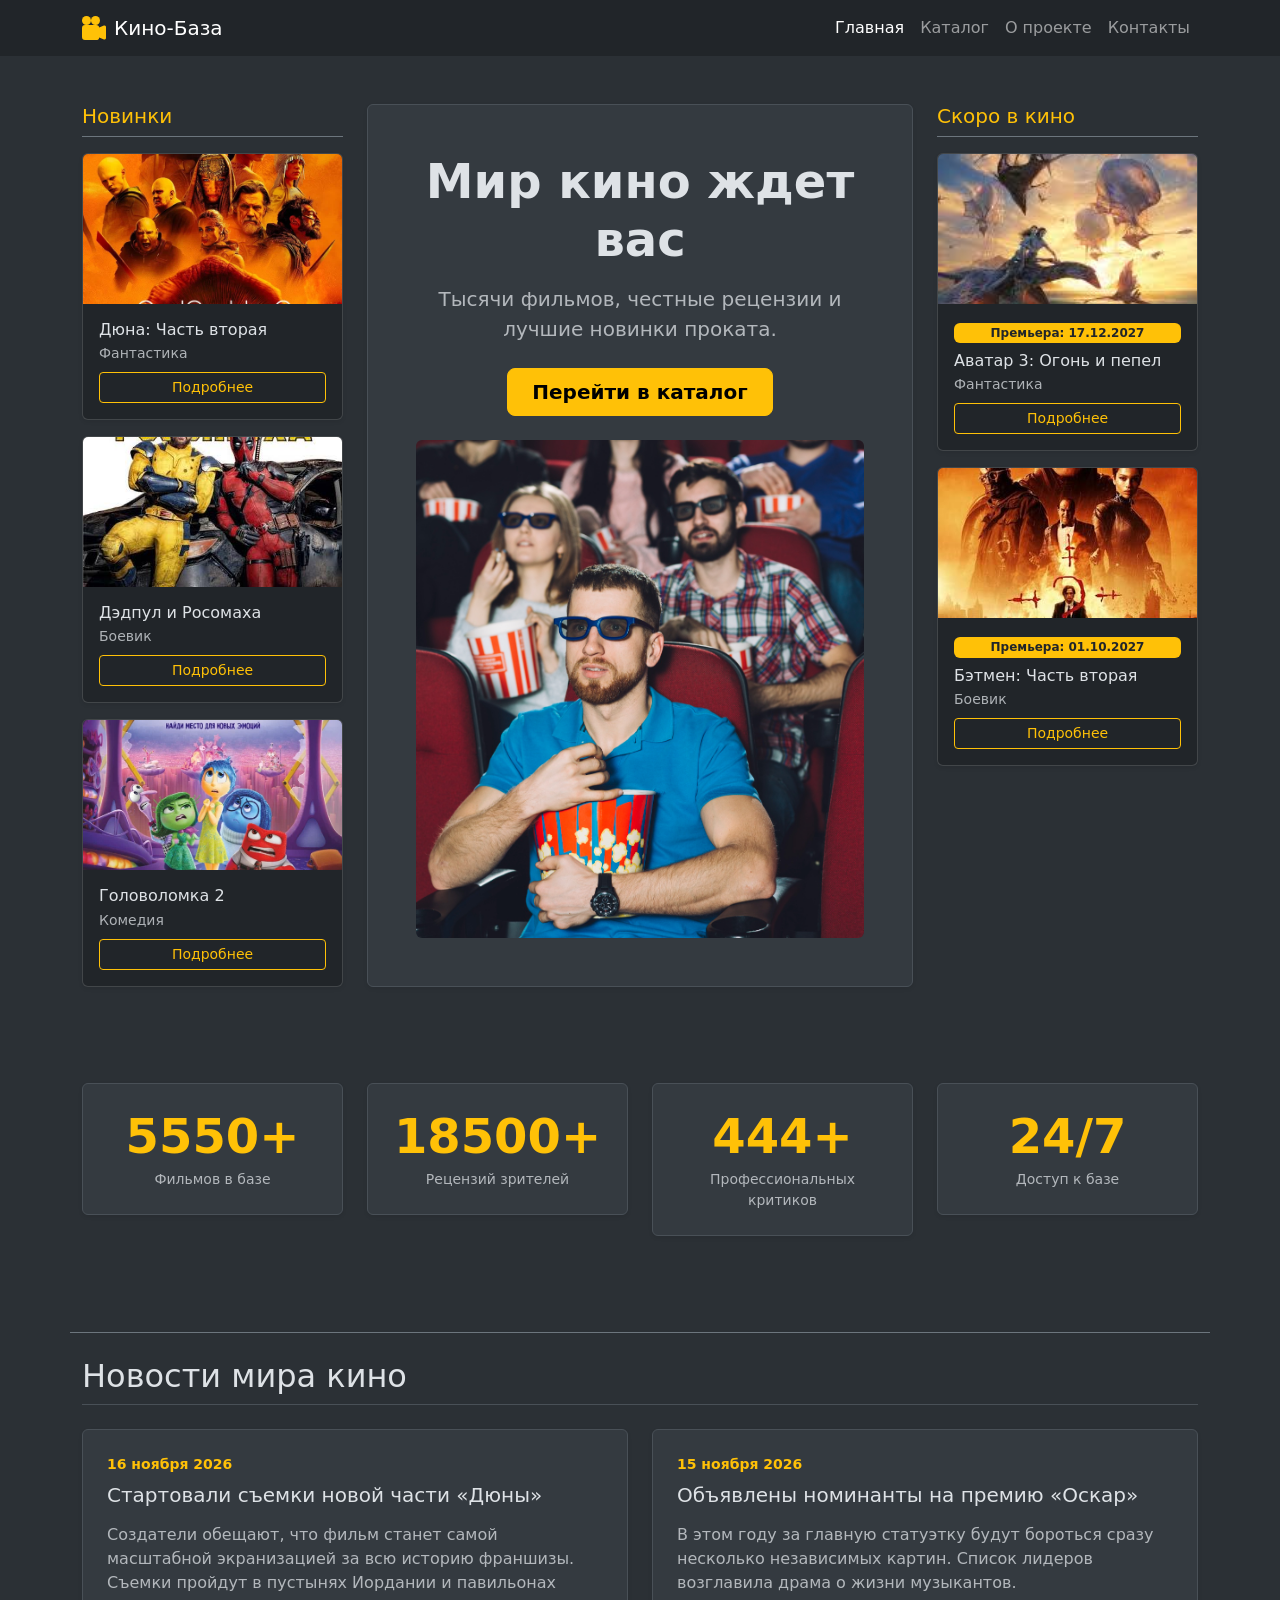
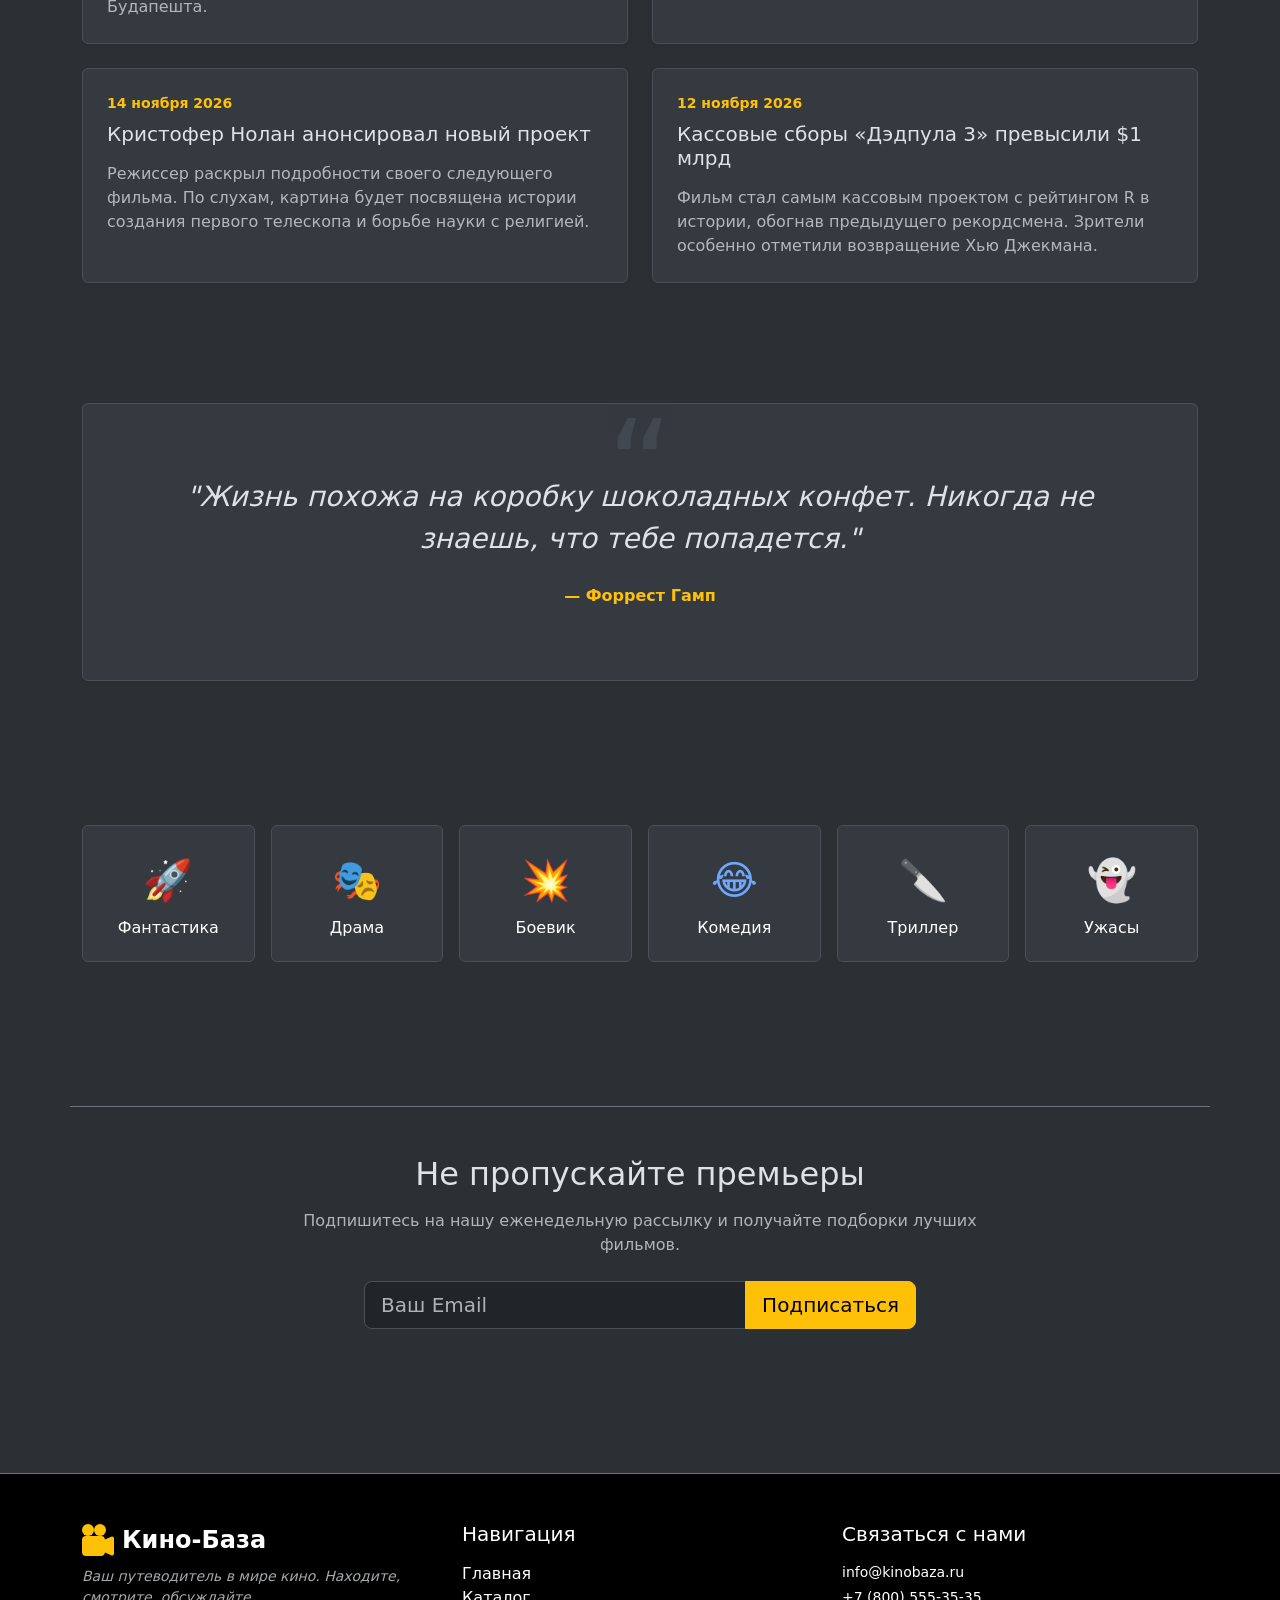
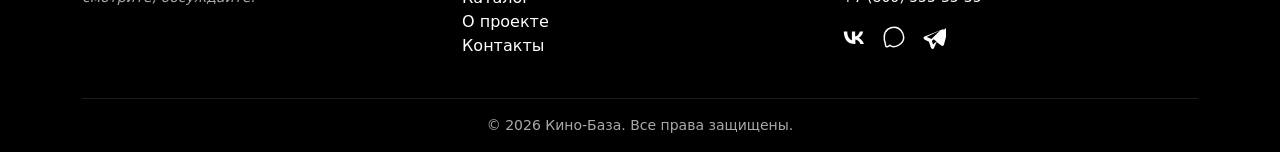
==== commit dedbdad7: "бегающий счётчик" ====
--- a/index.html
+++ b/index.html
@@ -56,25 +56,33 @@
         <div class="row g-4 text-center">
             <div class="col-6 col-md-3">
                 <div class="p-4 bg-body-secondary border rounded shadow-sm">
-                    <h3 class="display-5 fw-bold text-warning mb-1">15 000+</h3>
+                    <h3 class="display-5 fw-bold text-warning mb-1">
+                        <span class="counter" data-target="15000">0</span>+
+                    </h3>
                     <p class="text-muted mb-0 small">Фильмов в базе</p>
                 </div>
             </div>
             <div class="col-6 col-md-3">
                 <div class="p-4 bg-body-secondary border rounded shadow-sm">
-                    <h3 class="display-5 fw-bold text-warning mb-1">50 000+</h3>
+                    <h3 class="display-5 fw-bold text-warning mb-1">
+                        <span class="counter" data-target="50000">0</span>+
+                    </h3>
                     <p class="text-muted mb-0 small">Рецензий зрителей</p>
                 </div>
             </div>
             <div class="col-6 col-md-3">
                 <div class="p-4 bg-body-secondary border rounded shadow-sm">
-                    <h3 class="display-5 fw-bold text-warning mb-1">1 200+</h3>
+                    <h3 class="display-5 fw-bold text-warning mb-1">
+                        <span class="counter" data-target="1200">0</span>+
+                    </h3>
                     <p class="text-muted mb-0 small">Профессиональных критиков</p>
                 </div>
             </div>
             <div class="col-6 col-md-3">
                 <div class="p-4 bg-body-secondary border rounded shadow-sm">
-                    <h3 class="display-5 fw-bold text-warning mb-1">24/7</h3>
+                    <h3 class="display-5 fw-bold text-warning mb-1">
+                        <span class="counter" data-target="24">0</span>/7
+                    </h3>
                     <p class="text-muted mb-0 small">Доступ к базе</p>
                 </div>
             </div>
@@ -216,6 +224,7 @@
     <script src="js/data.js"></script>
     <script src="js/layout.js"></script>
     <script src="js/main.js"></script>
+    <script src="js/counter.js"></script>
     <script src="js/scroll.js"></script> 
 </body>
 </html>
